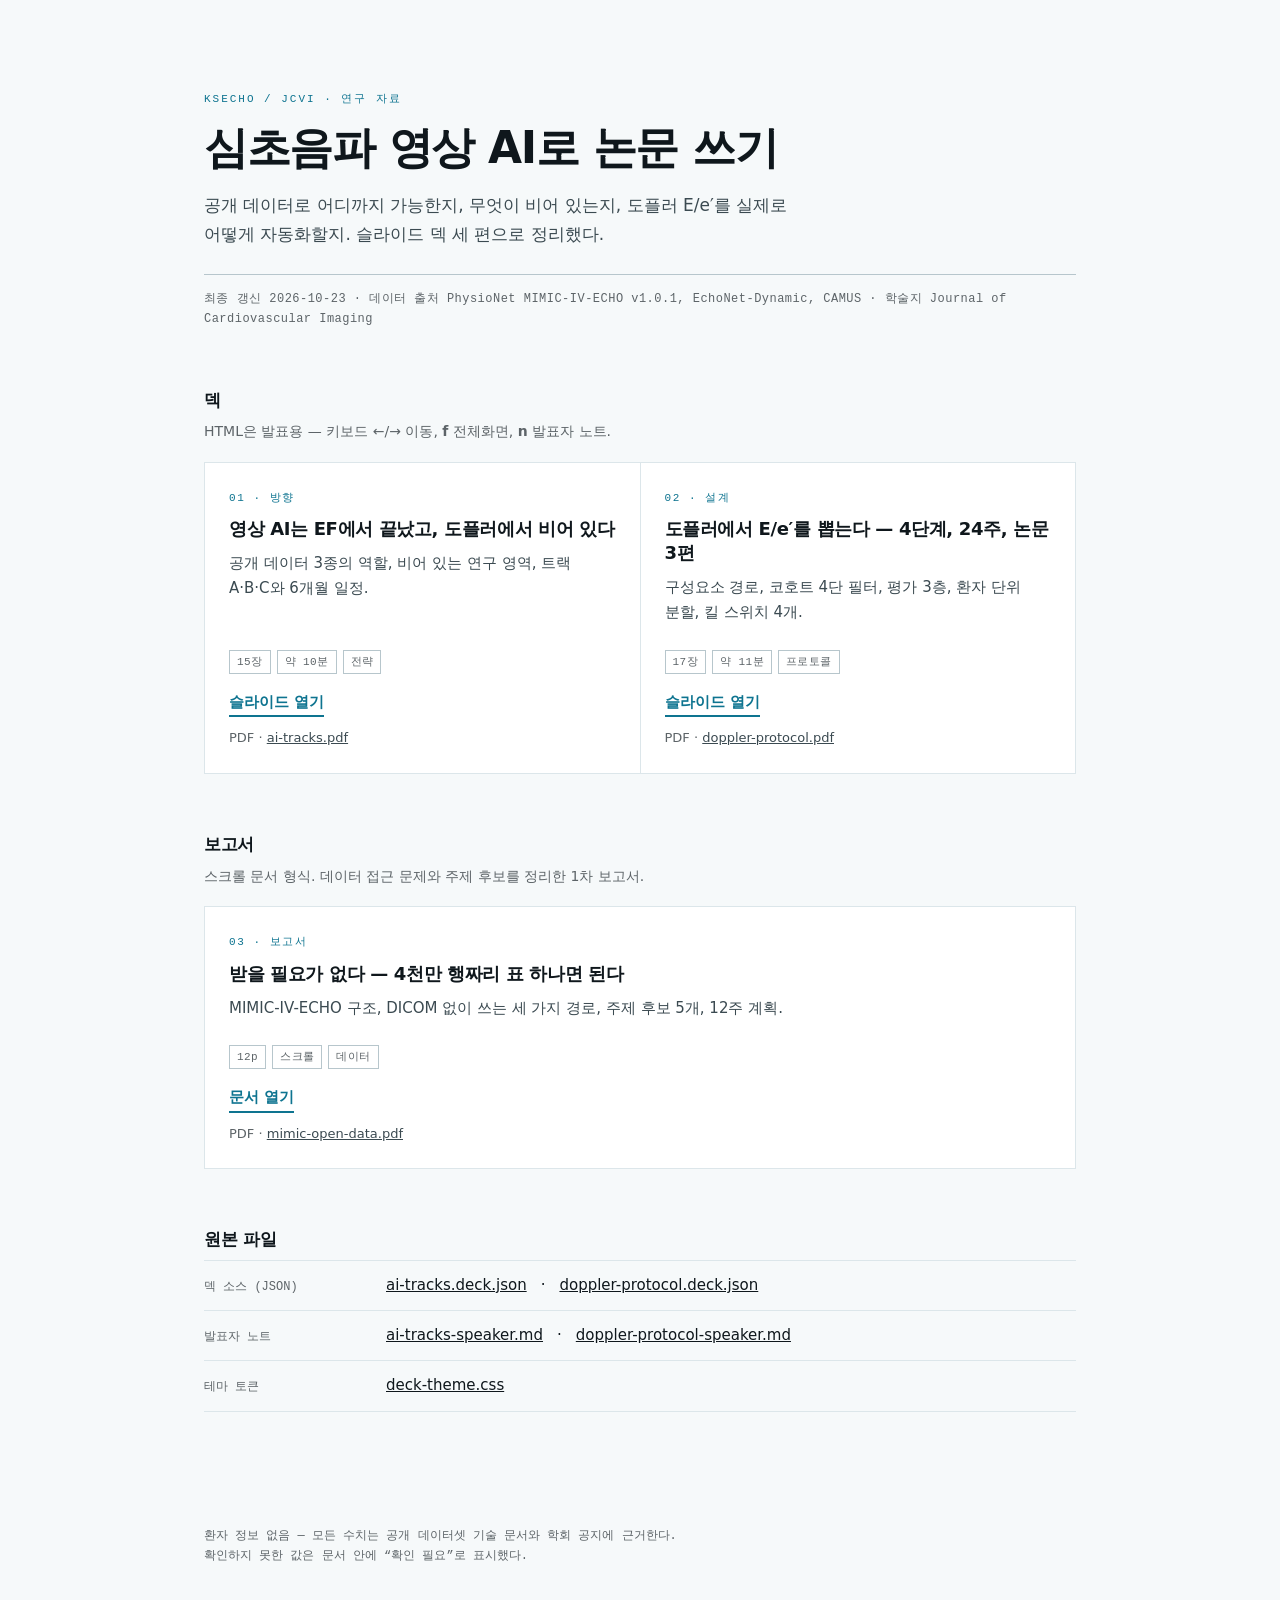
==== index.html @ f36e1be9 "Add KSEcho research decks: AI tracks, Doppler E/e' protocol, open-data report Discord: https://disco" ====
<!DOCTYPE html>
<html lang="ko">
<head>
<meta charset="utf-8">
<meta name="viewport" content="width=device-width, initial-scale=1">
<title>KSEcho 연구 자료 — 심초음파 AI · 오픈데이터</title>
<meta name="description" content="한국심초음파학회(KSEcho) 투고를 위한 연구 자료 모음 — 공개 데이터 활용 전략, AI 연구 트랙, 도플러 E/e′ 실험설계.">
<meta property="og:title" content="KSEcho 연구 자료 — 심초음파 AI · 오픈데이터">
<meta property="og:description" content="공개 데이터 활용 전략 · AI 트랙 3개 · 도플러 E/e′ 실험설계">
<meta property="og:type" content="website">
<link rel="icon" href="data:image/svg+xml,%3Csvg xmlns='http://www.w3.org/2000/svg' viewBox='0 0 32 32'%3E%3Crect width='32' height='32' fill='%230E7490'/%3E%3C/svg%3E">
<style>
  :root {
    --c-bg: #F6F9FA;
    --c-surface: #FFFFFF;
    --c-line: #DCE6EA;
    --c-line-strong: #B7C6CC;
    --c-ink: #0F171C;
    --c-ink-2: #3B4A51;
    --c-ink-3: #5D6468;
    --c-accent: #0E7490;
    --c-accent-quiet: #E4F0F4;
    --pad-x: clamp(28px, 5vw, 96px);
    --maxw: 1000px;
  }
  *, *::before, *::after { box-sizing: border-box; }
  body {
    margin: 0;
    background: var(--c-bg);
    color: var(--c-ink);
    font-family: "Pretendard", "Noto Sans KR", system-ui, -apple-system, sans-serif;
    font-size: 1rem;
    line-height: 1.68;
    word-break: keep-all;
    line-break: strict;
    overflow-wrap: break-word;
    hyphens: none;
    -webkit-font-smoothing: antialiased;
  }
  .wrap {
    max-width: var(--maxw);
    margin-inline: auto;
    padding-inline: var(--pad-x);
    padding-top: clamp(48px, 7vw, 104px);
    padding-bottom: clamp(56px, 8vw, 120px);
  }
  .eyebrow {
    font-family: ui-monospace, "SFMono-Regular", Menlo, monospace;
    font-size: .6875rem;
    letter-spacing: .18em;
    text-transform: uppercase;
    color: var(--c-accent);
    margin: 0 0 14px;
  }
  h1 {
    font-size: clamp(1.75rem, 4.4vw, 2.75rem);
    font-weight: 800;
    letter-spacing: -.03em;
    line-height: 1.16;
    margin: 0 0 18px;
    max-width: 20ch;
  }
  .lede {
    font-size: 1.0625rem;
    color: var(--c-ink-2);
    max-width: 56ch;
    margin: 0 0 12px;
  }
  .meta {
    font-family: ui-monospace, "SFMono-Regular", Menlo, monospace;
    font-size: .75rem;
    color: var(--c-ink-3);
    letter-spacing: .04em;
    margin-top: 26px;
    padding-top: 14px;
    border-top: 1px solid var(--c-line-strong);
  }
  h2 {
    font-size: 1.0625rem;
    font-weight: 800;
    letter-spacing: -.02em;
    margin: 56px 0 6px;
  }
  .hint { font-size: .875rem; color: var(--c-ink-3); margin: 0 0 18px; }

  .cards { display: grid; gap: 1px; background: var(--c-line); border: 1px solid var(--c-line); }
  @media (min-width: 760px) { .cards { grid-template-columns: 1fr 1fr; } .cards--single { grid-template-columns: 1fr; } }
  .card {
    background: var(--c-surface);
    padding: 26px 24px 24px;
    display: flex;
    flex-direction: column;
    gap: 10px;
  }
  .card .num {
    font-family: ui-monospace, "SFMono-Regular", Menlo, monospace;
    font-size: .6875rem;
    letter-spacing: .14em;
    color: var(--c-accent);
  }
  .card h3 {
    font-size: 1.125rem;
    font-weight: 800;
    letter-spacing: -.02em;
    line-height: 1.34;
    margin: 0;
  }
  .card p { margin: 0; font-size: .9375rem; color: var(--c-ink-2); }
  .card .tags {
    display: flex; flex-wrap: wrap; gap: 6px;
    margin-top: auto; padding-top: 14px;
  }
  .tag {
    font-family: ui-monospace, "SFMono-Regular", Menlo, monospace;
    font-size: .6875rem;
    letter-spacing: .04em;
    color: var(--c-ink-3);
    border: 1px solid var(--c-line-strong);
    padding: 2px 7px;
  }
  .card a.open {
    display: inline-block;
    margin-top: 6px;
    font-weight: 700;
    font-size: .9375rem;
    color: var(--c-accent);
    text-decoration: none;
    border-bottom: 2px solid var(--c-accent);
    align-self: flex-start;
  }
  .card a.open:hover { background: var(--c-accent-quiet); }
  .card .alt { font-size: .8125rem; color: var(--c-ink-3); }
  .card .alt a { color: var(--c-ink-2); }

  ul.plain { list-style: none; margin: 0; padding: 0; }
  ul.plain li {
    border-top: 1px solid var(--c-line);
    padding: 12px 0;
    display: flex;
    flex-wrap: wrap;
    gap: 4px 14px;
    align-items: baseline;
    font-size: .9375rem;
  }
  ul.plain li:last-child { border-bottom: 1px solid var(--c-line); }
  ul.plain .k {
    font-family: ui-monospace, "SFMono-Regular", Menlo, monospace;
    font-size: .75rem;
    color: var(--c-ink-3);
    min-width: 168px;
  }
  ul.plain a { color: var(--c-ink); }
  ul.plain a:hover { color: var(--c-accent); }

  footer {
    max-width: var(--maxw);
    margin-inline: auto;
    padding: 0;
    margin-inline: auto;
    max-width: var(--maxw);
    font-family: ui-monospace, "SFMono-Regular", Menlo, monospace;
    font-size: .75rem;
    color: var(--c-ink-3);
    line-height: 1.7;
  }
  .wrap--foot { padding-top: 0; padding-bottom: 64px; }
  a { color: var(--c-accent); }
  :focus-visible { outline: 3px solid var(--c-accent); outline-offset: 3px; }
</style>
</head>
<body>
<div class="wrap">
  <p class="eyebrow">KSEcho / JCVI · 연구 자료</p>
  <h1>심초음파 영상 AI로 논문 쓰기</h1>
  <p class="lede">공개 데이터로 어디까지 가능한지, 무엇이 비어 있는지, 도플러 E/e′를 실제로 어떻게 자동화할지. 슬라이드 덱 세 편으로 정리했다.</p>
  <p class="meta">최종 갱신 2026-10-23 · 데이터 출처 PhysioNet MIMIC-IV-ECHO v1.0.1, EchoNet-Dynamic, CAMUS · 학술지 Journal of Cardiovascular Imaging</p>

  <h2>덱</h2>
  <p class="hint">HTML은 발표용 — 키보드 ←/→ 이동, <b>f</b> 전체화면, <b>n</b> 발표자 노트.</p>
  <div class="cards">
    <div class="card">
      <span class="num">01 · 방향</span>
      <h3>영상 AI는 EF에서 끝났고, 도플러에서 비어 있다</h3>
      <p>공개 데이터 3종의 역할, 비어 있는 연구 영역, 트랙 A·B·C와 6개월 일정.</p>
      <div class="tags"><span class="tag">15장</span><span class="tag">약 10분</span><span class="tag">전략</span></div>
      <a class="open" href="ai-tracks.html">슬라이드 열기</a>
      <span class="alt">PDF · <a href="pdf/ai-tracks.pdf">ai-tracks.pdf</a></span>
    </div>
    <div class="card">
      <span class="num">02 · 설계</span>
      <h3>도플러에서 E/e′를 뽑는다 — 4단계, 24주, 논문 3편</h3>
      <p>구성요소 경로, 코호트 4단 필터, 평가 3층, 환자 단위 분할, 킬 스위치 4개.</p>
      <div class="tags"><span class="tag">17장</span><span class="tag">약 11분</span><span class="tag">프로토콜</span></div>
      <a class="open" href="doppler-protocol.html">슬라이드 열기</a>
      <span class="alt">PDF · <a href="pdf/doppler-protocol.pdf">doppler-protocol.pdf</a></span>
    </div>
  </div>

  <h2>보고서</h2>
  <p class="hint">스크롤 문서 형식. 데이터 접근 문제와 주제 후보를 정리한 1차 보고서.</p>
  <div class="cards cards--single">
    <div class="card">
      <span class="num">03 · 보고서</span>
      <h3>받을 필요가 없다 — 4천만 행짜리 표 하나면 된다</h3>
      <p>MIMIC-IV-ECHO 구조, DICOM 없이 쓰는 세 가지 경로, 주제 후보 5개, 12주 계획.</p>
      <div class="tags"><span class="tag">12p</span><span class="tag">스크롤</span><span class="tag">데이터</span></div>
      <a class="open" href="reports/mimic-open-data.html">문서 열기</a>
      <span class="alt">PDF · <a href="pdf/mimic-open-data.pdf">mimic-open-data.pdf</a></span>
    </div>
  </div>

  <h2>원본 파일</h2>
  <ul class="plain">
    <li><span class="k">덱 소스 (JSON)</span><a href="source/ai-tracks.deck.json">ai-tracks.deck.json</a> · <a href="source/doppler-protocol.deck.json">doppler-protocol.deck.json</a></li>
    <li><span class="k">발표자 노트</span><a href="notes/ai-tracks-speaker.md">ai-tracks-speaker.md</a> · <a href="notes/doppler-protocol-speaker.md">doppler-protocol-speaker.md</a></li>
    <li><span class="k">테마 토큰</span><a href="source/deck-theme.css">deck-theme.css</a></li>
  </ul>
</div>

<footer><div class="wrap wrap--foot">
  <p>환자 정보 없음 — 모든 수치는 공개 데이터셋 기술 문서와 학회 공지에 근거한다.<br>
  확인하지 못한 값은 문서 안에 &ldquo;확인 필요&rdquo;로 표시했다.</p>
</div></footer>
</body>
</html>
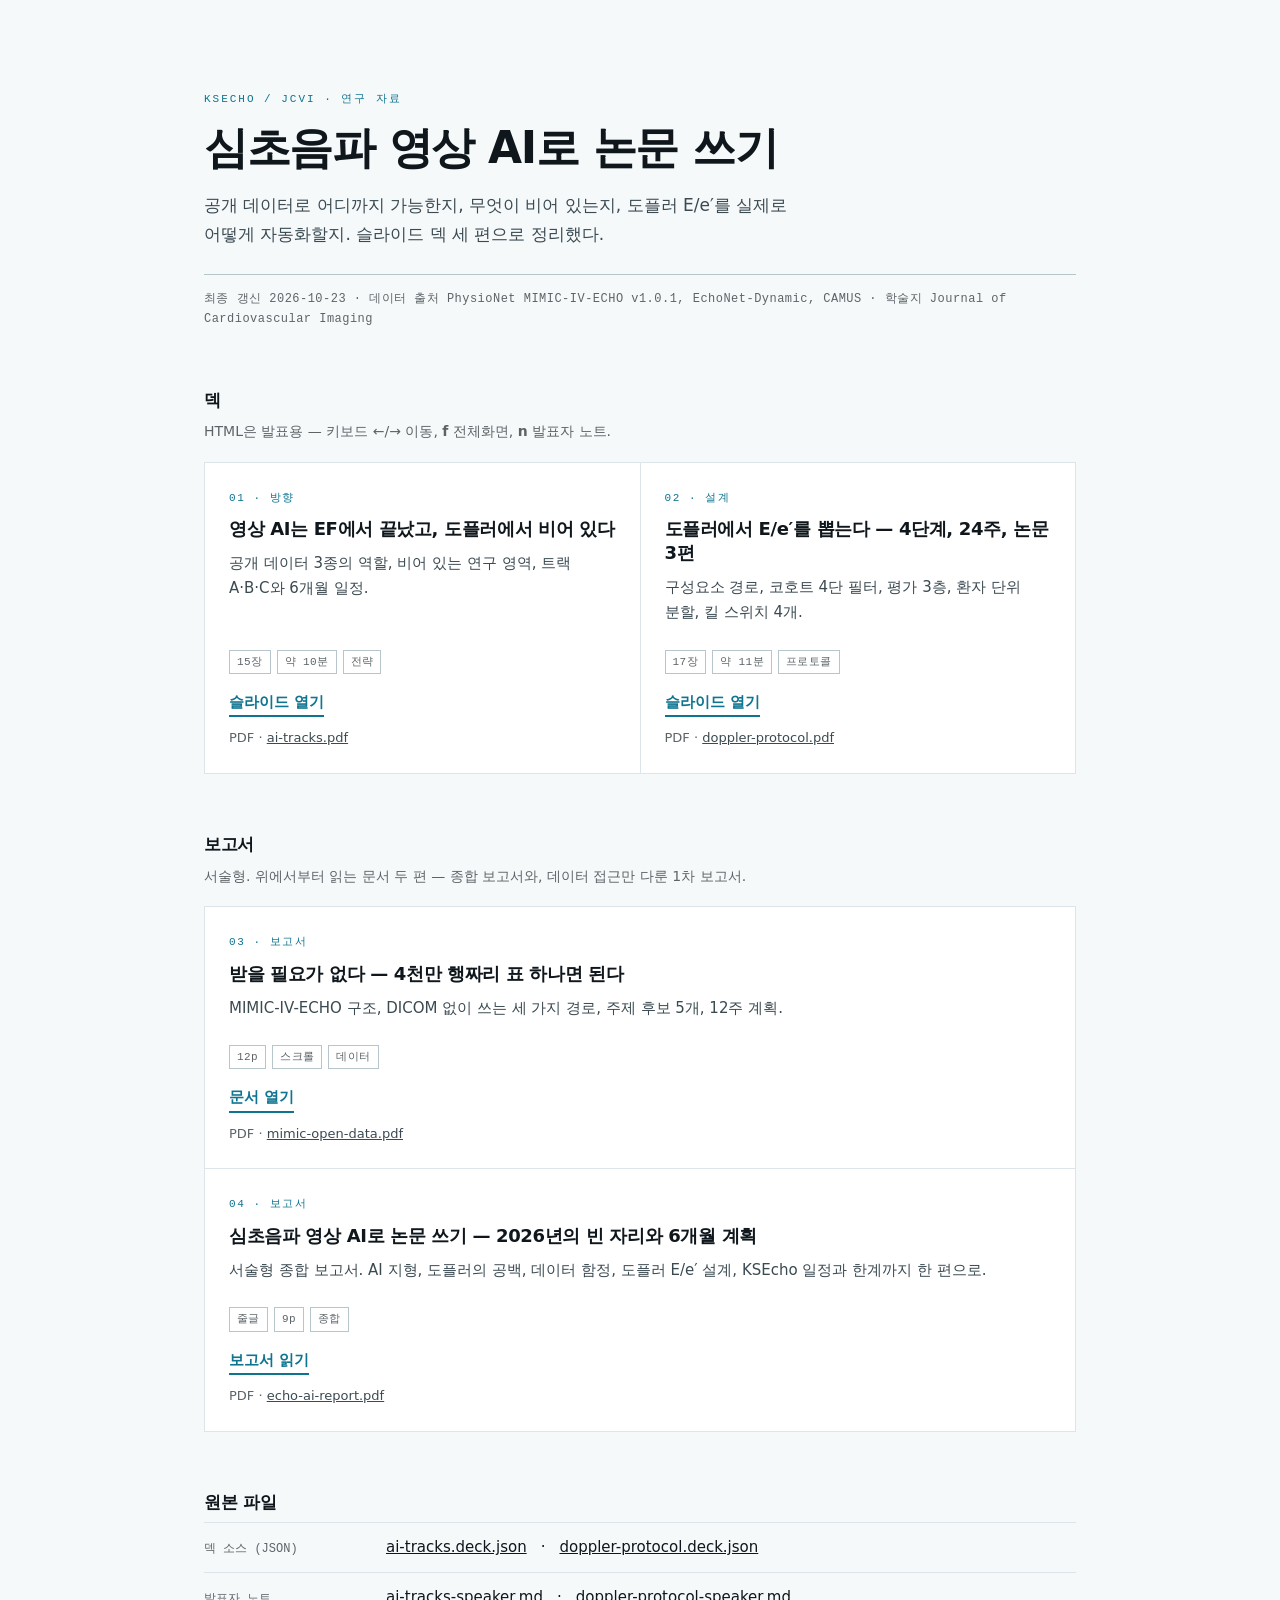
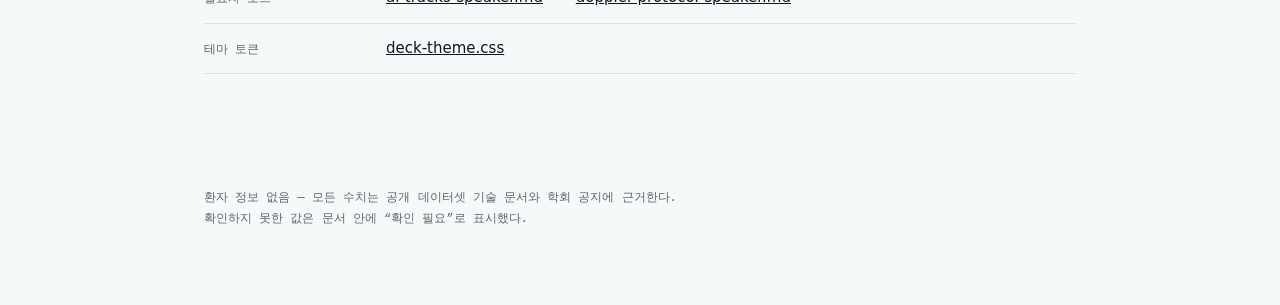
==== commit ac29e03b: "Add prose report: echo AI landscape, Doppler gap, 24-week plan Discord: https://discord.com/channels" ====
--- a/index.html
+++ b/index.html
@@ -197,7 +197,7 @@
   </div>
 
   <h2>보고서</h2>
-  <p class="hint">스크롤 문서 형식. 데이터 접근 문제와 주제 후보를 정리한 1차 보고서.</p>
+  <p class="hint">서술형. 위에서부터 읽는 문서 두 편 — 종합 보고서와, 데이터 접근만 다룬 1차 보고서.</p>
   <div class="cards cards--single">
     <div class="card">
       <span class="num">03 · 보고서</span>
@@ -206,6 +206,14 @@
       <div class="tags"><span class="tag">12p</span><span class="tag">스크롤</span><span class="tag">데이터</span></div>
       <a class="open" href="reports/mimic-open-data.html">문서 열기</a>
       <span class="alt">PDF · <a href="pdf/mimic-open-data.pdf">mimic-open-data.pdf</a></span>
+    </div>
+    <div class="card">
+      <span class="num">04 · 보고서</span>
+      <h3>심초음파 영상 AI로 논문 쓰기 — 2026년의 빈 자리와 6개월 계획</h3>
+      <p>서술형 종합 보고서. AI 지형, 도플러의 공백, 데이터 함정, 도플러 E/e′ 설계, KSEcho 일정과 한계까지 한 편으로.</p>
+      <div class="tags"><span class="tag">줄글</span><span class="tag">9p</span><span class="tag">종합</span></div>
+      <a class="open" href="reports/echo-ai-report.html">보고서 읽기</a>
+      <span class="alt">PDF · <a href="pdf/echo-ai-report.pdf">echo-ai-report.pdf</a></span>
     </div>
   </div>
 
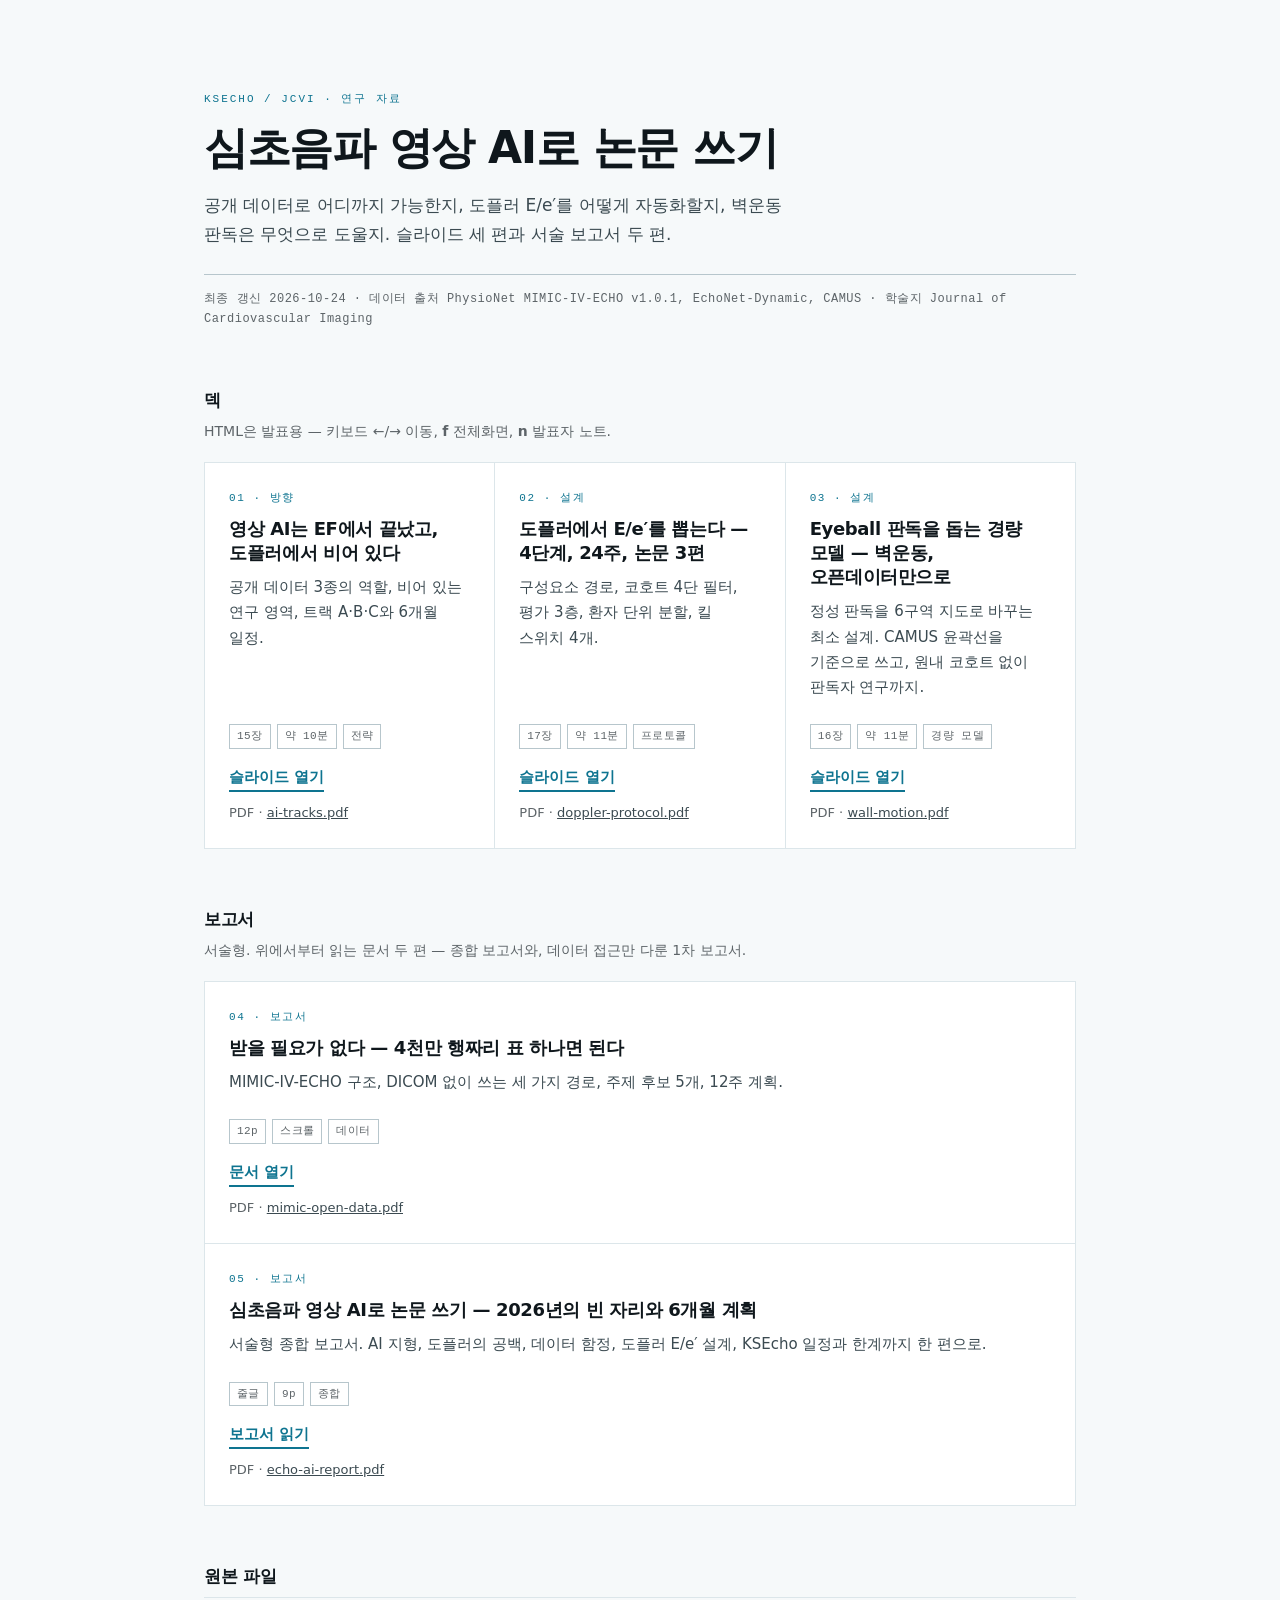
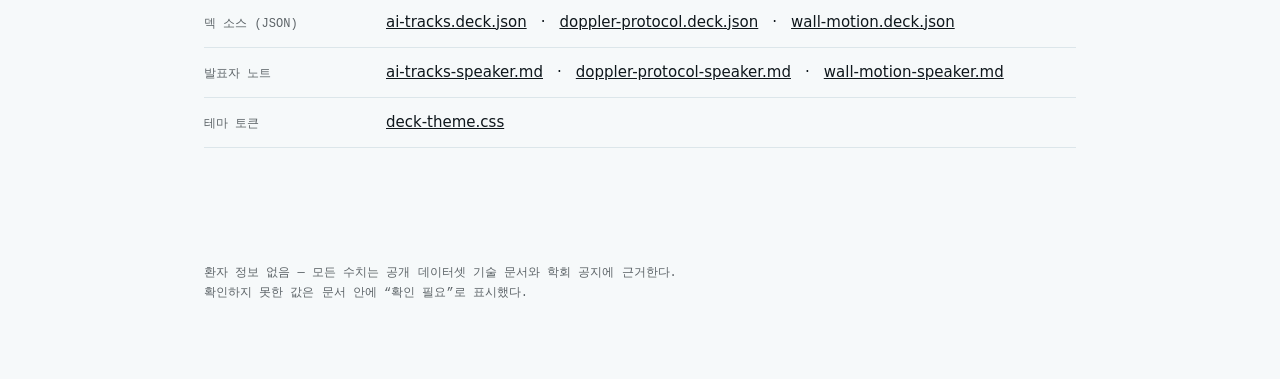
==== commit 08799e22: "Add wall motion deck: lightweight eyeball support model on open data Discord: https://discord.com/ch" ====
--- a/index.html
+++ b/index.html
@@ -84,7 +84,8 @@
   .hint { font-size: .875rem; color: var(--c-ink-3); margin: 0 0 18px; }
 
   .cards { display: grid; gap: 1px; background: var(--c-line); border: 1px solid var(--c-line); }
-  @media (min-width: 760px) { .cards { grid-template-columns: 1fr 1fr; } .cards--single { grid-template-columns: 1fr; } }
+  @media (min-width: 760px) { .cards { grid-template-columns: 1fr 1fr; } .cards--single { grid-template-columns: 1fr; } .cards--three { grid-template-columns: 1fr; } }
+  @media (min-width: 1040px) { .cards--three { grid-template-columns: repeat(3, 1fr); } }
   .card {
     background: var(--c-surface);
     padding: 26px 24px 24px;
@@ -172,12 +173,12 @@
 <div class="wrap">
   <p class="eyebrow">KSEcho / JCVI · 연구 자료</p>
   <h1>심초음파 영상 AI로 논문 쓰기</h1>
-  <p class="lede">공개 데이터로 어디까지 가능한지, 무엇이 비어 있는지, 도플러 E/e′를 실제로 어떻게 자동화할지. 슬라이드 덱 세 편으로 정리했다.</p>
-  <p class="meta">최종 갱신 2026-10-23 · 데이터 출처 PhysioNet MIMIC-IV-ECHO v1.0.1, EchoNet-Dynamic, CAMUS · 학술지 Journal of Cardiovascular Imaging</p>
+  <p class="lede">공개 데이터로 어디까지 가능한지, 도플러 E/e′를 어떻게 자동화할지, 벽운동 판독은 무엇으로 도울지. 슬라이드 세 편과 서술 보고서 두 편.</p>
+  <p class="meta">최종 갱신 2026-10-24 · 데이터 출처 PhysioNet MIMIC-IV-ECHO v1.0.1, EchoNet-Dynamic, CAMUS · 학술지 Journal of Cardiovascular Imaging</p>
 
   <h2>덱</h2>
   <p class="hint">HTML은 발표용 — 키보드 ←/→ 이동, <b>f</b> 전체화면, <b>n</b> 발표자 노트.</p>
-  <div class="cards">
+  <div class="cards cards--three">
     <div class="card">
       <span class="num">01 · 방향</span>
       <h3>영상 AI는 EF에서 끝났고, 도플러에서 비어 있다</h3>
@@ -194,13 +195,21 @@
       <a class="open" href="doppler-protocol.html">슬라이드 열기</a>
       <span class="alt">PDF · <a href="pdf/doppler-protocol.pdf">doppler-protocol.pdf</a></span>
     </div>
+    <div class="card">
+      <span class="num">03 · 설계</span>
+      <h3>Eyeball 판독을 돕는 경량 모델 — 벽운동, 오픈데이터만으로</h3>
+      <p>정성 판독을 6구역 지도로 바꾸는 최소 설계. CAMUS 윤곽선을 기준으로 쓰고, 원내 코호트 없이 판독자 연구까지.</p>
+      <div class="tags"><span class="tag">16장</span><span class="tag">약 11분</span><span class="tag">경량 모델</span></div>
+      <a class="open" href="wall-motion.html">슬라이드 열기</a>
+      <span class="alt">PDF · <a href="pdf/wall-motion.pdf">wall-motion.pdf</a></span>
+    </div>
   </div>
 
   <h2>보고서</h2>
   <p class="hint">서술형. 위에서부터 읽는 문서 두 편 — 종합 보고서와, 데이터 접근만 다룬 1차 보고서.</p>
   <div class="cards cards--single">
     <div class="card">
-      <span class="num">03 · 보고서</span>
+      <span class="num">04 · 보고서</span>
       <h3>받을 필요가 없다 — 4천만 행짜리 표 하나면 된다</h3>
       <p>MIMIC-IV-ECHO 구조, DICOM 없이 쓰는 세 가지 경로, 주제 후보 5개, 12주 계획.</p>
       <div class="tags"><span class="tag">12p</span><span class="tag">스크롤</span><span class="tag">데이터</span></div>
@@ -208,7 +217,7 @@
       <span class="alt">PDF · <a href="pdf/mimic-open-data.pdf">mimic-open-data.pdf</a></span>
     </div>
     <div class="card">
-      <span class="num">04 · 보고서</span>
+      <span class="num">05 · 보고서</span>
       <h3>심초음파 영상 AI로 논문 쓰기 — 2026년의 빈 자리와 6개월 계획</h3>
       <p>서술형 종합 보고서. AI 지형, 도플러의 공백, 데이터 함정, 도플러 E/e′ 설계, KSEcho 일정과 한계까지 한 편으로.</p>
       <div class="tags"><span class="tag">줄글</span><span class="tag">9p</span><span class="tag">종합</span></div>
@@ -219,8 +228,8 @@
 
   <h2>원본 파일</h2>
   <ul class="plain">
-    <li><span class="k">덱 소스 (JSON)</span><a href="source/ai-tracks.deck.json">ai-tracks.deck.json</a> · <a href="source/doppler-protocol.deck.json">doppler-protocol.deck.json</a></li>
-    <li><span class="k">발표자 노트</span><a href="notes/ai-tracks-speaker.md">ai-tracks-speaker.md</a> · <a href="notes/doppler-protocol-speaker.md">doppler-protocol-speaker.md</a></li>
+    <li><span class="k">덱 소스 (JSON)</span><a href="source/ai-tracks.deck.json">ai-tracks.deck.json</a> · <a href="source/doppler-protocol.deck.json">doppler-protocol.deck.json</a> · <a href="source/wall-motion.deck.json">wall-motion.deck.json</a></li>
+    <li><span class="k">발표자 노트</span><a href="notes/ai-tracks-speaker.md">ai-tracks-speaker.md</a> · <a href="notes/doppler-protocol-speaker.md">doppler-protocol-speaker.md</a> · <a href="notes/wall-motion-speaker.md">wall-motion-speaker.md</a></li>
     <li><span class="k">테마 토큰</span><a href="source/deck-theme.css">deck-theme.css</a></li>
   </ul>
 </div>
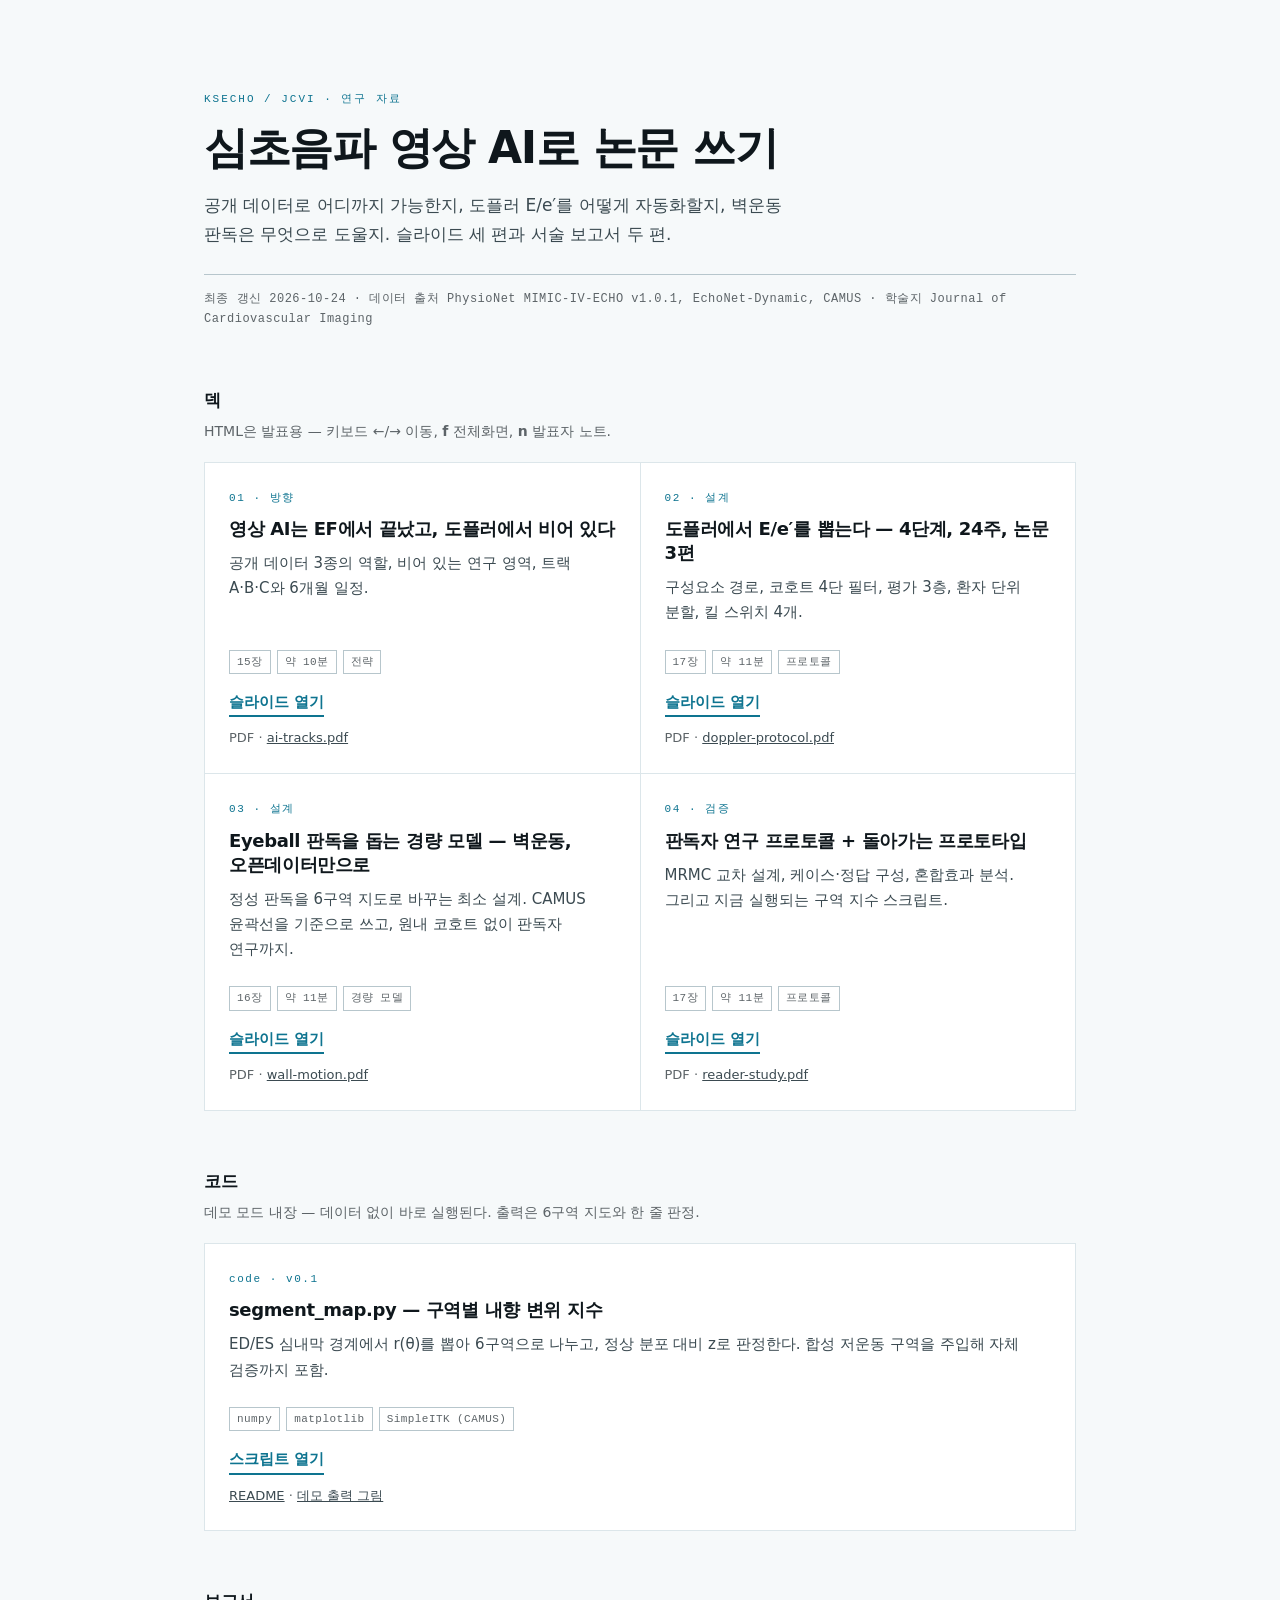
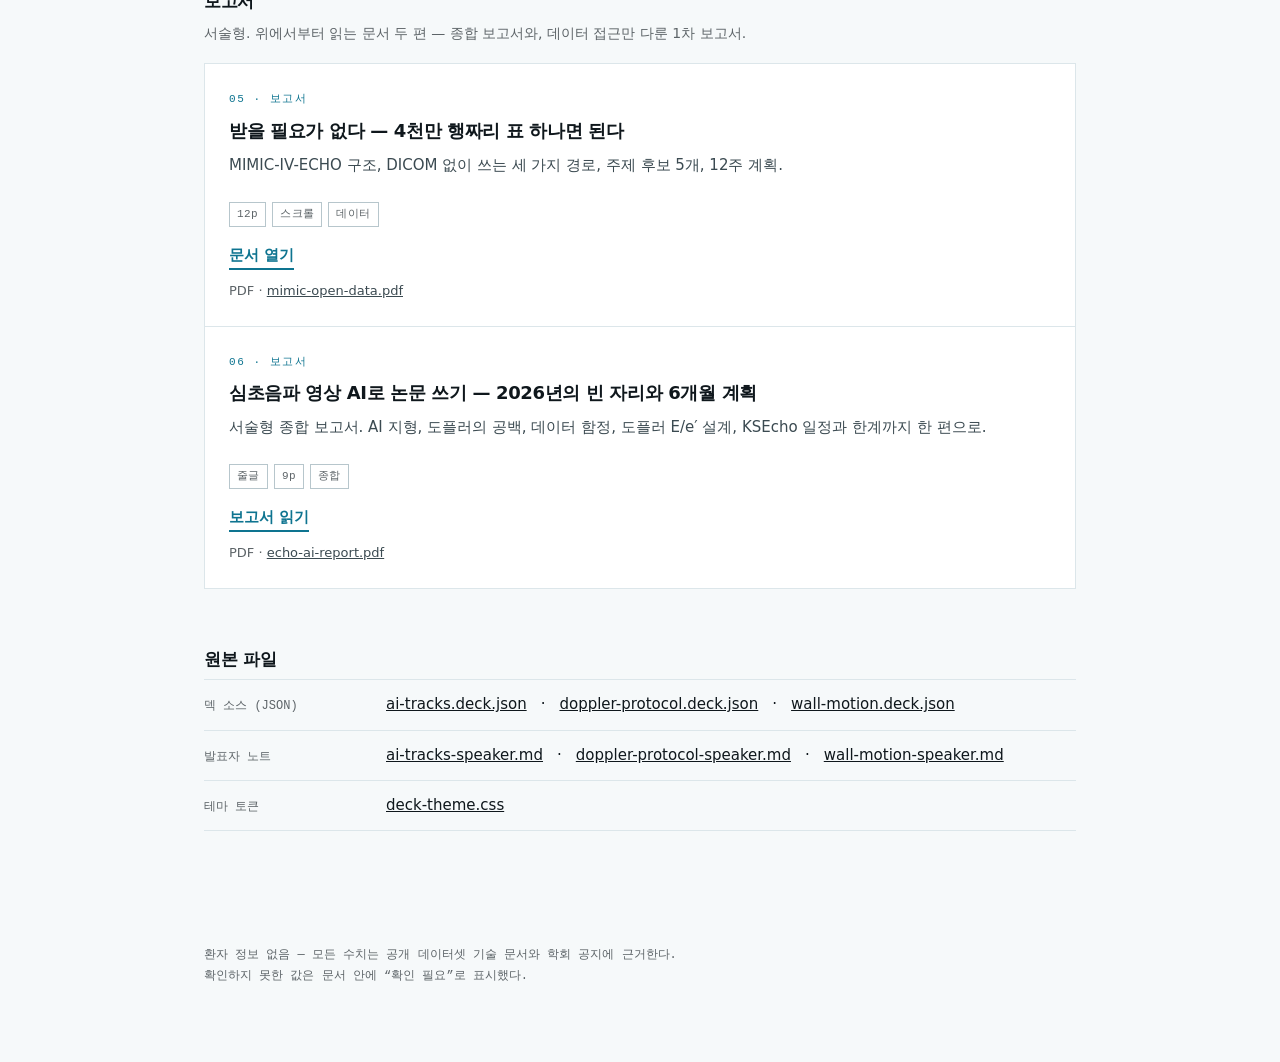
==== commit 583c35d5: "Add reader study protocol deck and segment_map prototype Discord: https://discord.com/channels/15588" ====
--- a/index.html
+++ b/index.html
@@ -84,8 +84,7 @@
   .hint { font-size: .875rem; color: var(--c-ink-3); margin: 0 0 18px; }
 
   .cards { display: grid; gap: 1px; background: var(--c-line); border: 1px solid var(--c-line); }
-  @media (min-width: 760px) { .cards { grid-template-columns: 1fr 1fr; } .cards--single { grid-template-columns: 1fr; } .cards--three { grid-template-columns: 1fr; } }
-  @media (min-width: 1040px) { .cards--three { grid-template-columns: repeat(3, 1fr); } }
+  @media (min-width: 760px) { .cards { grid-template-columns: 1fr 1fr; } .cards--single { grid-template-columns: 1fr; } }
   .card {
     background: var(--c-surface);
     padding: 26px 24px 24px;
@@ -178,7 +177,7 @@
 
   <h2>덱</h2>
   <p class="hint">HTML은 발표용 — 키보드 ←/→ 이동, <b>f</b> 전체화면, <b>n</b> 발표자 노트.</p>
-  <div class="cards cards--three">
+  <div class="cards">
     <div class="card">
       <span class="num">01 · 방향</span>
       <h3>영상 AI는 EF에서 끝났고, 도플러에서 비어 있다</h3>
@@ -203,13 +202,35 @@
       <a class="open" href="wall-motion.html">슬라이드 열기</a>
       <span class="alt">PDF · <a href="pdf/wall-motion.pdf">wall-motion.pdf</a></span>
     </div>
+    <div class="card">
+      <span class="num">04 · 검증</span>
+      <h3>판독자 연구 프로토콜 + 돌아가는 프로토타입</h3>
+      <p>MRMC 교차 설계, 케이스·정답 구성, 혼합효과 분석. 그리고 지금 실행되는 구역 지수 스크립트.</p>
+      <div class="tags"><span class="tag">17장</span><span class="tag">약 11분</span><span class="tag">프로토콜</span></div>
+      <a class="open" href="reader-study.html">슬라이드 열기</a>
+      <span class="alt">PDF · <a href="pdf/reader-study.pdf">reader-study.pdf</a></span>
+    </div>
+  </div>
+
+
+  <h2>코드</h2>
+  <p class="hint">데모 모드 내장 — 데이터 없이 바로 실행된다. 출력은 6구역 지도와 한 줄 판정.</p>
+  <div class="cards cards--single">
+    <div class="card">
+      <span class="num">code · v0.1</span>
+      <h3>segment_map.py — 구역별 내향 변위 지수</h3>
+      <p>ED/ES 심내막 경계에서 r(θ)를 뽑아 6구역으로 나누고, 정상 분포 대비 z로 판정한다. 합성 저운동 구역을 주입해 자체 검증까지 포함.</p>
+      <div class="tags"><span class="tag">numpy</span><span class="tag">matplotlib</span><span class="tag">SimpleITK (CAMUS)</span></div>
+      <a class="open" href="code/segment_map.py">스크립트 열기</a>
+      <span class="alt"><a href="code/README.md">README</a> · <a href="code/demo_map.png">데모 출력 그림</a></span>
+    </div>
   </div>
 
   <h2>보고서</h2>
   <p class="hint">서술형. 위에서부터 읽는 문서 두 편 — 종합 보고서와, 데이터 접근만 다룬 1차 보고서.</p>
   <div class="cards cards--single">
     <div class="card">
-      <span class="num">04 · 보고서</span>
+      <span class="num">05 · 보고서</span>
       <h3>받을 필요가 없다 — 4천만 행짜리 표 하나면 된다</h3>
       <p>MIMIC-IV-ECHO 구조, DICOM 없이 쓰는 세 가지 경로, 주제 후보 5개, 12주 계획.</p>
       <div class="tags"><span class="tag">12p</span><span class="tag">스크롤</span><span class="tag">데이터</span></div>
@@ -217,7 +238,7 @@
       <span class="alt">PDF · <a href="pdf/mimic-open-data.pdf">mimic-open-data.pdf</a></span>
     </div>
     <div class="card">
-      <span class="num">05 · 보고서</span>
+      <span class="num">06 · 보고서</span>
       <h3>심초음파 영상 AI로 논문 쓰기 — 2026년의 빈 자리와 6개월 계획</h3>
       <p>서술형 종합 보고서. AI 지형, 도플러의 공백, 데이터 함정, 도플러 E/e′ 설계, KSEcho 일정과 한계까지 한 편으로.</p>
       <div class="tags"><span class="tag">줄글</span><span class="tag">9p</span><span class="tag">종합</span></div>
